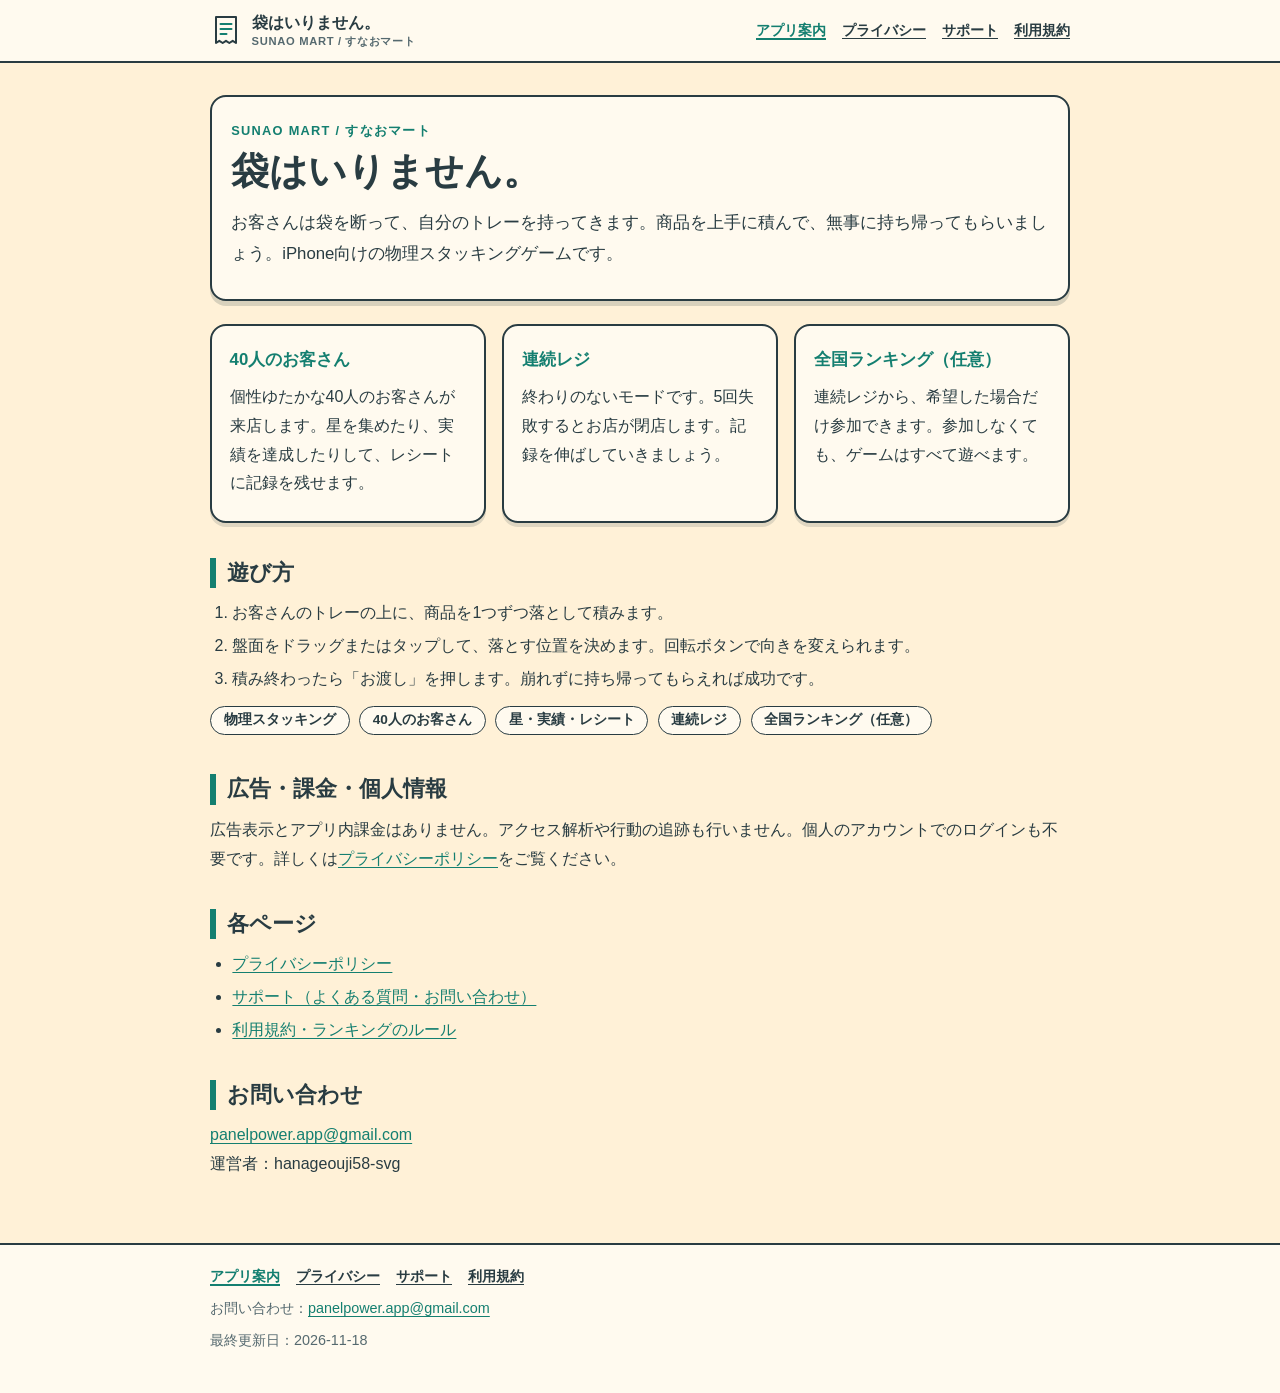
==== fukuro/index.html @ 32e27f2b "docs: add 袋はいりません。 support, privacy and terms pages Co-Authored-By: Claude Opus 5.5 <noreply@anthrop" ====
<!doctype html>
<html lang="ja">
  <head>
    <meta charset="utf-8">
    <meta name="viewport" content="width=device-width, initial-scale=1">
    <meta name="description" content="『袋はいりません。』（SUNAO MART / すなおマート）の紹介。遊び方、連続レジ、全国ランキング、お問い合わせ先。">
    <meta name="theme-color" content="#FFF1D7">
    <link rel="canonical" href="https://hanageouji58-svg.github.io/app-policies/fukuro/">
    <link rel="stylesheet" href="styles.css">
    <title>アプリ案内 | 袋はいりません。</title>
  </head>
  <body>
    <header class="site-header">
      <div class="shell header-inner">
        <a class="brand" href="./"><svg class="logo" viewBox="0 0 32 32" width="32" height="32" aria-hidden="true" focusable="false"><path d="M6 3h20v26l-3.3-2.2L19.3 29 16 26.8 12.7 29l-3.4-2.2L6 29z" fill="#FFFAEF" stroke="#293C42" stroke-width="2" stroke-linejoin="round"/><path d="M10.5 10h11M10.5 15h11M10.5 20h6" stroke="#147F70" stroke-width="2" stroke-linecap="round"/></svg><span>袋はいりません。<small>SUNAO MART / すなおマート</small></span></a>
        <nav aria-label="主要メニュー">
          <a href="./" aria-current="page">アプリ案内</a>
          <a href="./privacy/">プライバシー</a>
          <a href="./support/">サポート</a>
          <a href="./terms/">利用規約</a>
        </nav>
      </div>
    </header>
    <main class="shell">
      <section class="hero">
        <p class="eyebrow">SUNAO MART / すなおマート</p>
        <h1>袋はいりません。</h1>
        <p class="lede">お客さんは袋を断って、自分のトレーを持ってきます。商品を上手に積んで、無事に持ち帰ってもらいましょう。iPhone向けの物理スタッキングゲームです。</p>
      </section>

      <div class="card-grid">
        <article class="card">
          <h3>40人のお客さん</h3>
          <p>個性ゆたかな40人のお客さんが来店します。星を集めたり、実績を達成したりして、レシートに記録を残せます。</p>
        </article>
        <article class="card">
          <h3>連続レジ</h3>
          <p>終わりのないモードです。5回失敗するとお店が閉店します。記録を伸ばしていきましょう。</p>
        </article>
        <article class="card">
          <h3>全国ランキング（任意）</h3>
          <p>連続レジから、希望した場合だけ参加できます。参加しなくても、ゲームはすべて遊べます。</p>
        </article>
      </div>

      <section>
        <h2>遊び方</h2>
        <ol>
          <li>お客さんのトレーの上に、商品を1つずつ落として積みます。</li>
          <li>盤面をドラッグまたはタップして、落とす位置を決めます。回転ボタンで向きを変えられます。</li>
          <li>積み終わったら「お渡し」を押します。崩れずに持ち帰ってもらえれば成功です。</li>
        </ol>
        <p>
          <span class="pill">物理スタッキング</span>
          <span class="pill">40人のお客さん</span>
          <span class="pill">星・実績・レシート</span>
          <span class="pill">連続レジ</span>
          <span class="pill">全国ランキング（任意）</span>
        </p>
      </section>

      <section>
        <h2>広告・課金・個人情報</h2>
        <p>広告表示とアプリ内課金はありません。アクセス解析や行動の追跡も行いません。個人のアカウントでのログインも不要です。詳しくは<a href="privacy/">プライバシーポリシー</a>をご覧ください。</p>
      </section>

      <section>
        <h2>各ページ</h2>
        <ul>
          <li><a href="privacy/">プライバシーポリシー</a></li>
          <li><a href="support/">サポート（よくある質問・お問い合わせ）</a></li>
          <li><a href="terms/">利用規約・ランキングのルール</a></li>
        </ul>
      </section>

      <section>
        <h2>お問い合わせ</h2>
        <p><a href="mailto:panelpower.app@gmail.com?subject=%E3%80%90%E8%A2%8B%E3%81%AF%E3%81%84%E3%82%8A%E3%81%BE%E3%81%9B%E3%82%93%E3%80%82%E3%80%91%E3%81%8A%E5%95%8F%E3%81%84%E5%90%88%E3%82%8F%E3%81%9B">panelpower.app@gmail.com</a><br>運営者：hanageouji58-svg</p>
      </section>
    </main>
    <footer class="site-footer">
      <div class="shell">
        <nav aria-label="フッターメニュー">
          <a href="./" aria-current="page">アプリ案内</a>
          <a href="./privacy/">プライバシー</a>
          <a href="./support/">サポート</a>
          <a href="./terms/">利用規約</a>
        </nav>
        <p>お問い合わせ：<a href="mailto:panelpower.app@gmail.com?subject=%E3%80%90%E8%A2%8B%E3%81%AF%E3%81%84%E3%82%8A%E3%81%BE%E3%81%9B%E3%82%93%E3%80%82%E3%80%91%E3%81%8A%E5%95%8F%E3%81%84%E5%90%88%E3%82%8F%E3%81%9B">panelpower.app@gmail.com</a></p>
        <p>最終更新日：2026-11-18</p>
      </div>
    </footer>
  </body>
</html>
---- fukuro/styles.css ----
:root {
  color-scheme: light;
  --bg: #FFF1D7;
  --card: #FFFAEF;
  --ink: #293C42;
  --muted: #55696f;
  --mint: #147F70;
  --coral: #C64B39;
  font-family: -apple-system, BlinkMacSystemFont, "Hiragino Sans", "Noto Sans JP", sans-serif;
}
* { box-sizing: border-box; }
body { margin: 0; background: var(--bg); color: var(--ink); line-height: 1.8; overflow-wrap: anywhere; }
a { color: var(--mint); text-underline-offset: 0.18em; }
a:hover, a:focus-visible { color: var(--ink); }
.shell { width: min(860px, calc(100% - 2rem)); margin: 0 auto; }
.site-header { border-bottom: 2px solid var(--ink); background: var(--card); }
.header-inner { display: flex; flex-wrap: wrap; align-items: center; justify-content: space-between; gap: 0.5rem 1rem; padding: 0.8rem 0; }
.brand { display: flex; align-items: center; gap: 0.6rem; color: var(--ink); font-weight: 800; text-decoration: none; line-height: 1.3; }
.brand small { display: block; color: var(--muted); font-size: 0.7rem; font-weight: 600; letter-spacing: 0.06em; }
.logo { flex: none; }
nav { display: flex; flex-wrap: wrap; gap: 0.2rem 1rem; }
nav a { font-size: 0.9rem; font-weight: 700; color: var(--ink); }
nav a[aria-current="page"] { color: var(--mint); text-decoration-thickness: 2px; }
main { padding: 2rem 0 3.5rem; }
h1 { font-size: clamp(1.7rem, 7vw, 2.4rem); line-height: 1.3; margin: 0.2rem 0 0.8rem; font-weight: 900; }
h2 { font-size: 1.35rem; line-height: 1.4; margin: 2.2rem 0 0.7rem; font-weight: 800; padding-left: 0.7rem; border-left: 6px solid var(--mint); }
h3 { font-size: 1.05rem; margin: 1.6rem 0 0.3rem; font-weight: 800; }
p { margin: 0.5rem 0; }
.eyebrow { color: var(--mint); font-weight: 800; letter-spacing: 0.1em; font-size: 0.8rem; margin: 0; }
.lede { font-size: 1.05rem; }
.meta { color: var(--muted); font-size: 0.85rem; }
.hero { padding: 1.4rem 1.2rem; background: var(--card); border: 2px solid var(--ink); border-radius: 16px; box-shadow: 0 5px 0 rgba(41, 60, 66, 0.18); }
.hero h1 { color: var(--ink); }
.card, .card-grid article { background: var(--card); border: 2px solid var(--ink); border-radius: 16px; padding: 0.9rem 1.1rem; box-shadow: 0 4px 0 rgba(41, 60, 66, 0.15); margin: 1.4rem 0; }
.card h2 { margin-top: 0.3rem; }
.card-grid { display: grid; grid-template-columns: repeat(auto-fit, minmax(min(100%, 14rem), 1fr)); gap: 1rem; margin: 1.4rem 0; }
.card-grid article { margin: 0; }
.card-grid h3 { margin-top: 0.3rem; color: var(--mint); }
.card.warn { border-color: var(--coral); }
.card.warn h2 { border-left-color: var(--coral); }
.warn-text { color: var(--coral); font-weight: 700; }
.pill { display: inline-block; margin: 0.25rem 0.3rem 0.25rem 0; padding: 0.1rem 0.8rem; border: 1.5px solid var(--ink); border-radius: 999px; background: var(--card); font-size: 0.85rem; font-weight: 700; }
ul, ol { padding-left: 1.4rem; margin: 0.5rem 0; }
li { margin: 0.25rem 0; }
.site-footer { border-top: 2px solid var(--ink); background: var(--card); padding: 1.2rem 0 2rem; font-size: 0.9rem; }
.site-footer p { margin: 0.4rem 0; color: var(--muted); }
@media (max-width: 380px) {
  .shell { width: calc(100% - 1.5rem); }
  .hero, .card { padding: 0.8rem; }
  h2 { font-size: 1.2rem; }
}
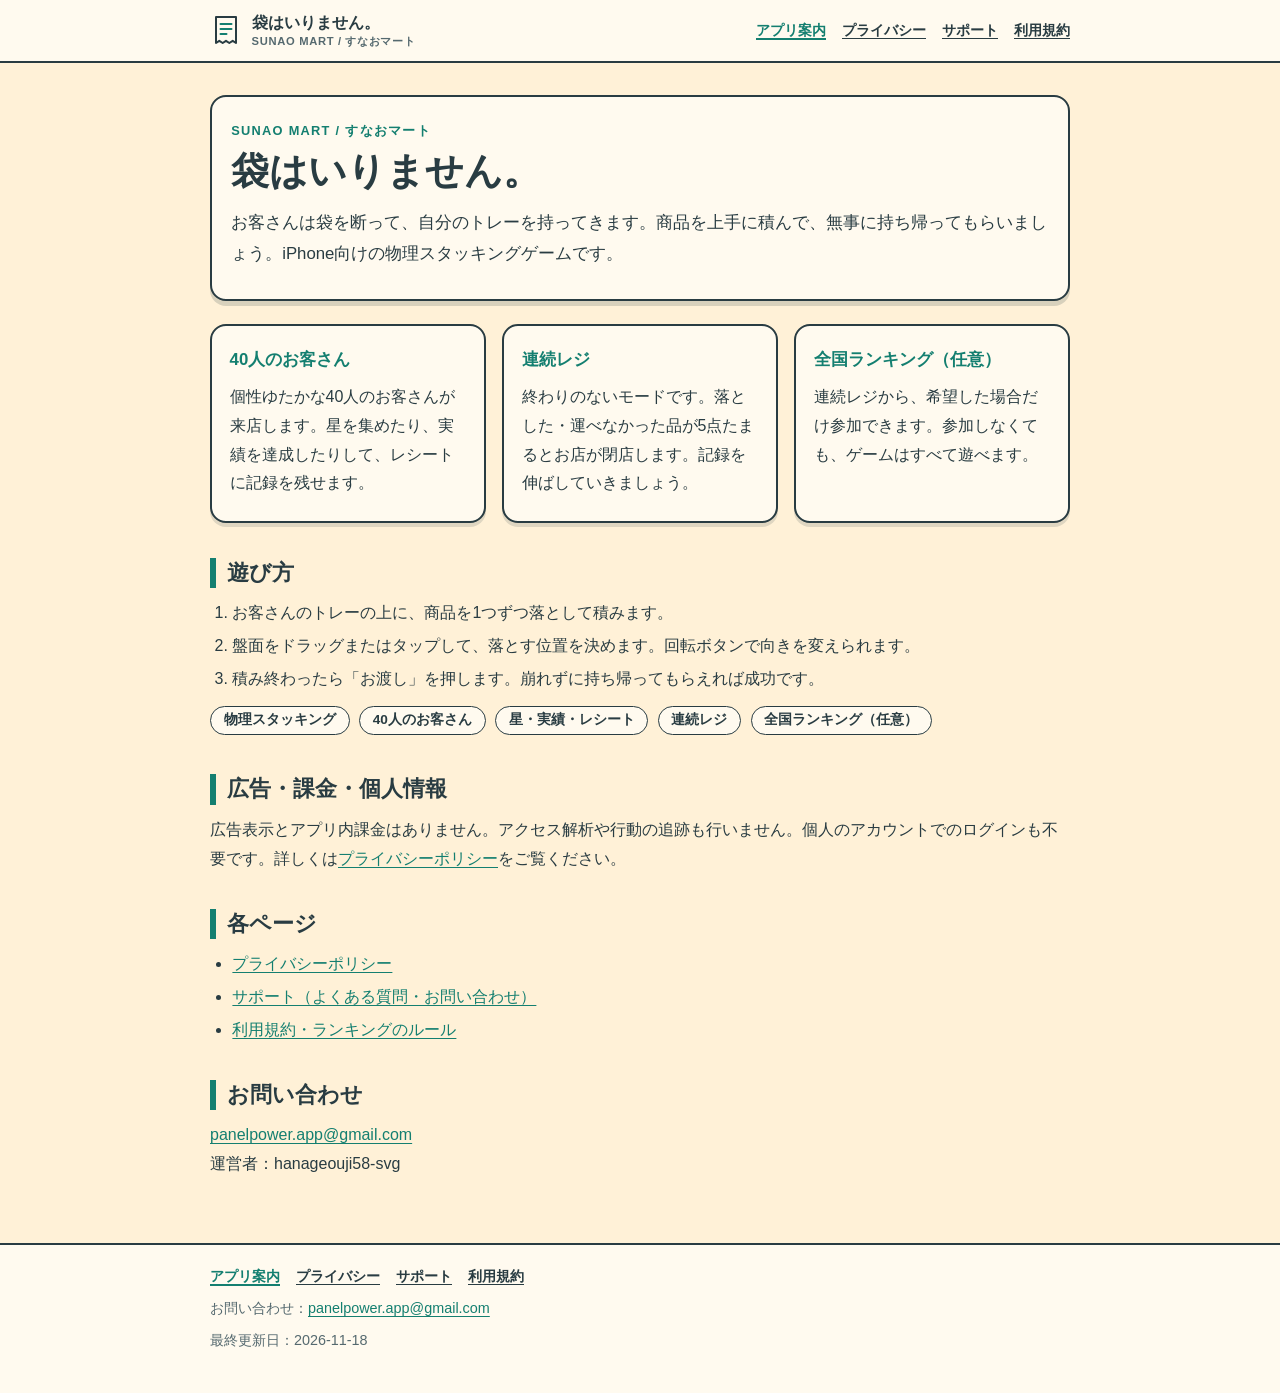
==== commit 4a6d54af: "docs: match the endless closing rule wording in fukuro pages Co-Authored-By: Claude Opus 5.5 <norepl" ====
--- a/fukuro/index.html
+++ b/fukuro/index.html
@@ -35,7 +35,7 @@
         </article>
         <article class="card">
           <h3>連続レジ</h3>
-          <p>終わりのないモードです。5回失敗するとお店が閉店します。記録を伸ばしていきましょう。</p>
+          <p>終わりのないモードです。落とした・運べなかった品が5点たまるとお店が閉店します。記録を伸ばしていきましょう。</p>
         </article>
         <article class="card">
           <h3>全国ランキング（任意）</h3>
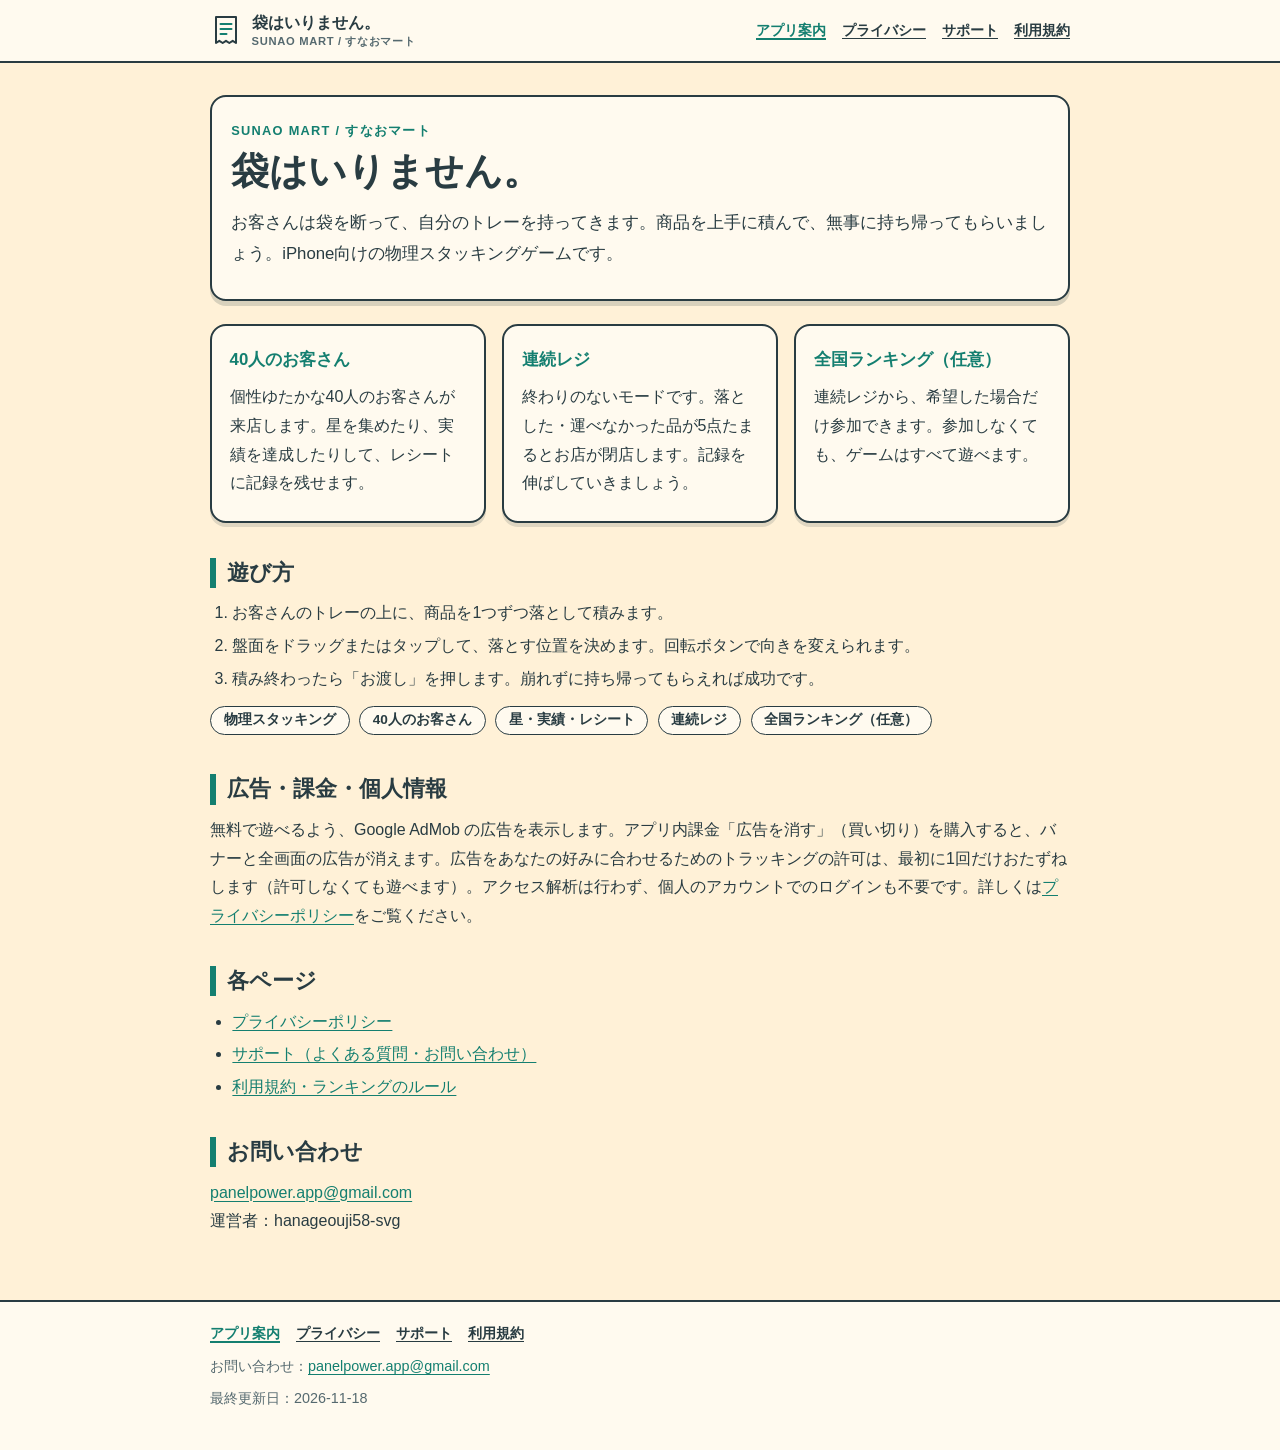
==== commit be2ba103: "docs: fukuro の広告・トラッキング・アプリ内課金をポリシーとサポートに追記" ====
--- a/fukuro/index.html
+++ b/fukuro/index.html
@@ -61,7 +61,7 @@
 
       <section>
         <h2>広告・課金・個人情報</h2>
-        <p>広告表示とアプリ内課金はありません。アクセス解析や行動の追跡も行いません。個人のアカウントでのログインも不要です。詳しくは<a href="privacy/">プライバシーポリシー</a>をご覧ください。</p>
+        <p>無料で遊べるよう、Google AdMob の広告を表示します。アプリ内課金「広告を消す」（買い切り）を購入すると、バナーと全画面の広告が消えます。広告をあなたの好みに合わせるためのトラッキングの許可は、最初に1回だけおたずねします（許可しなくても遊べます）。アクセス解析は行わず、個人のアカウントでのログインも不要です。詳しくは<a href="privacy/">プライバシーポリシー</a>をご覧ください。</p>
       </section>
 
       <section>
